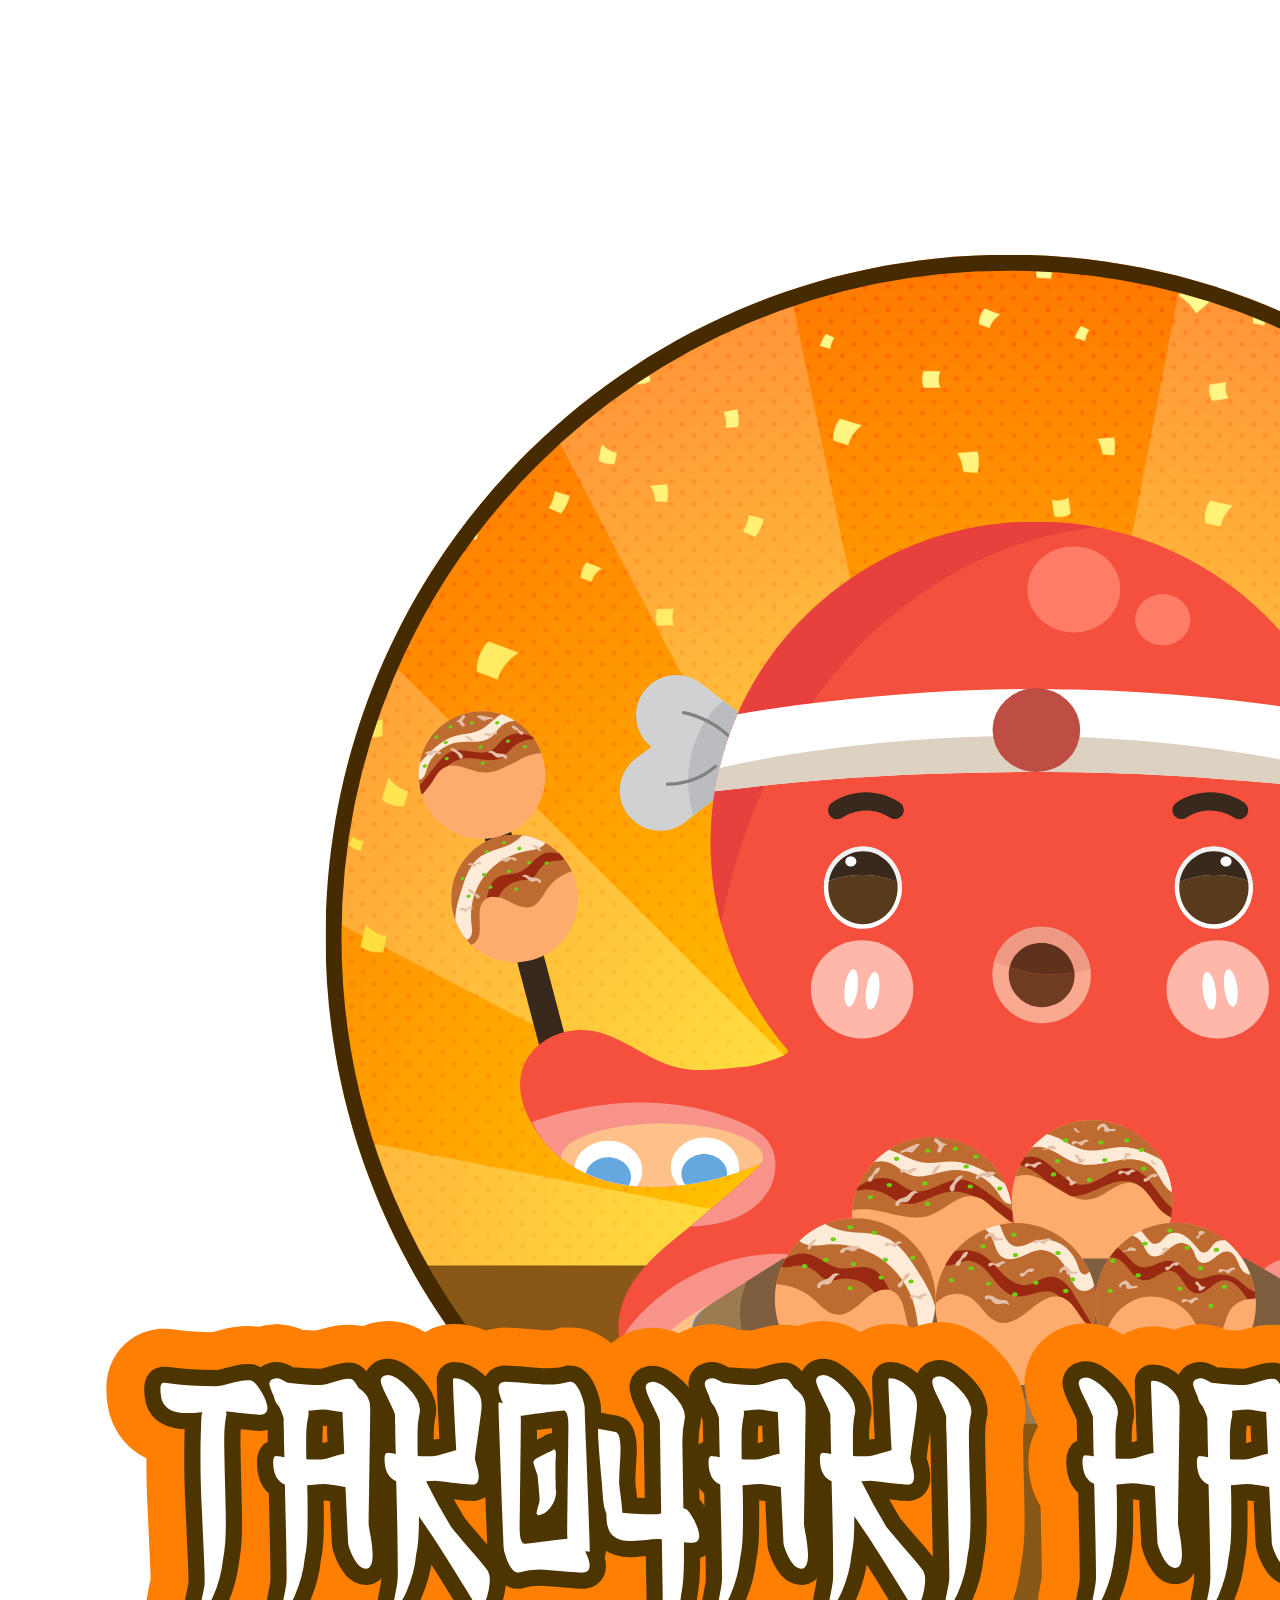
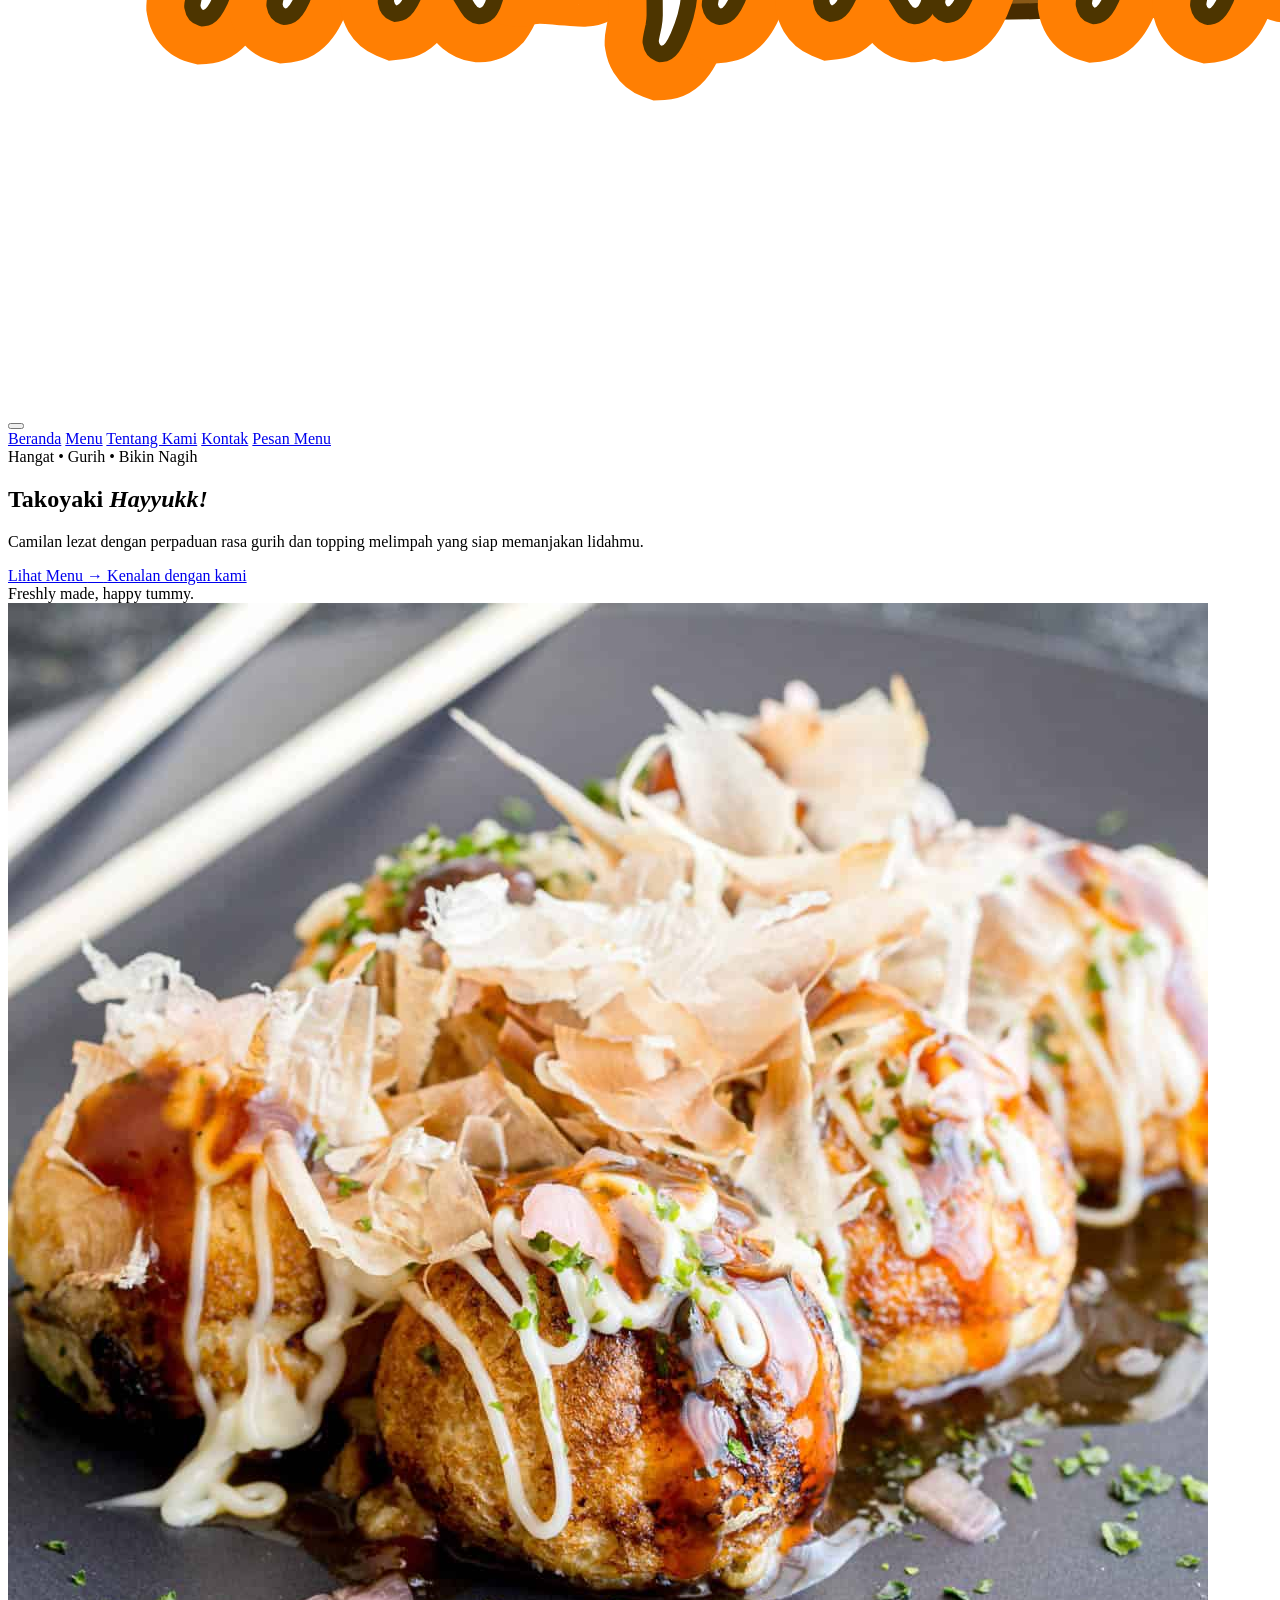
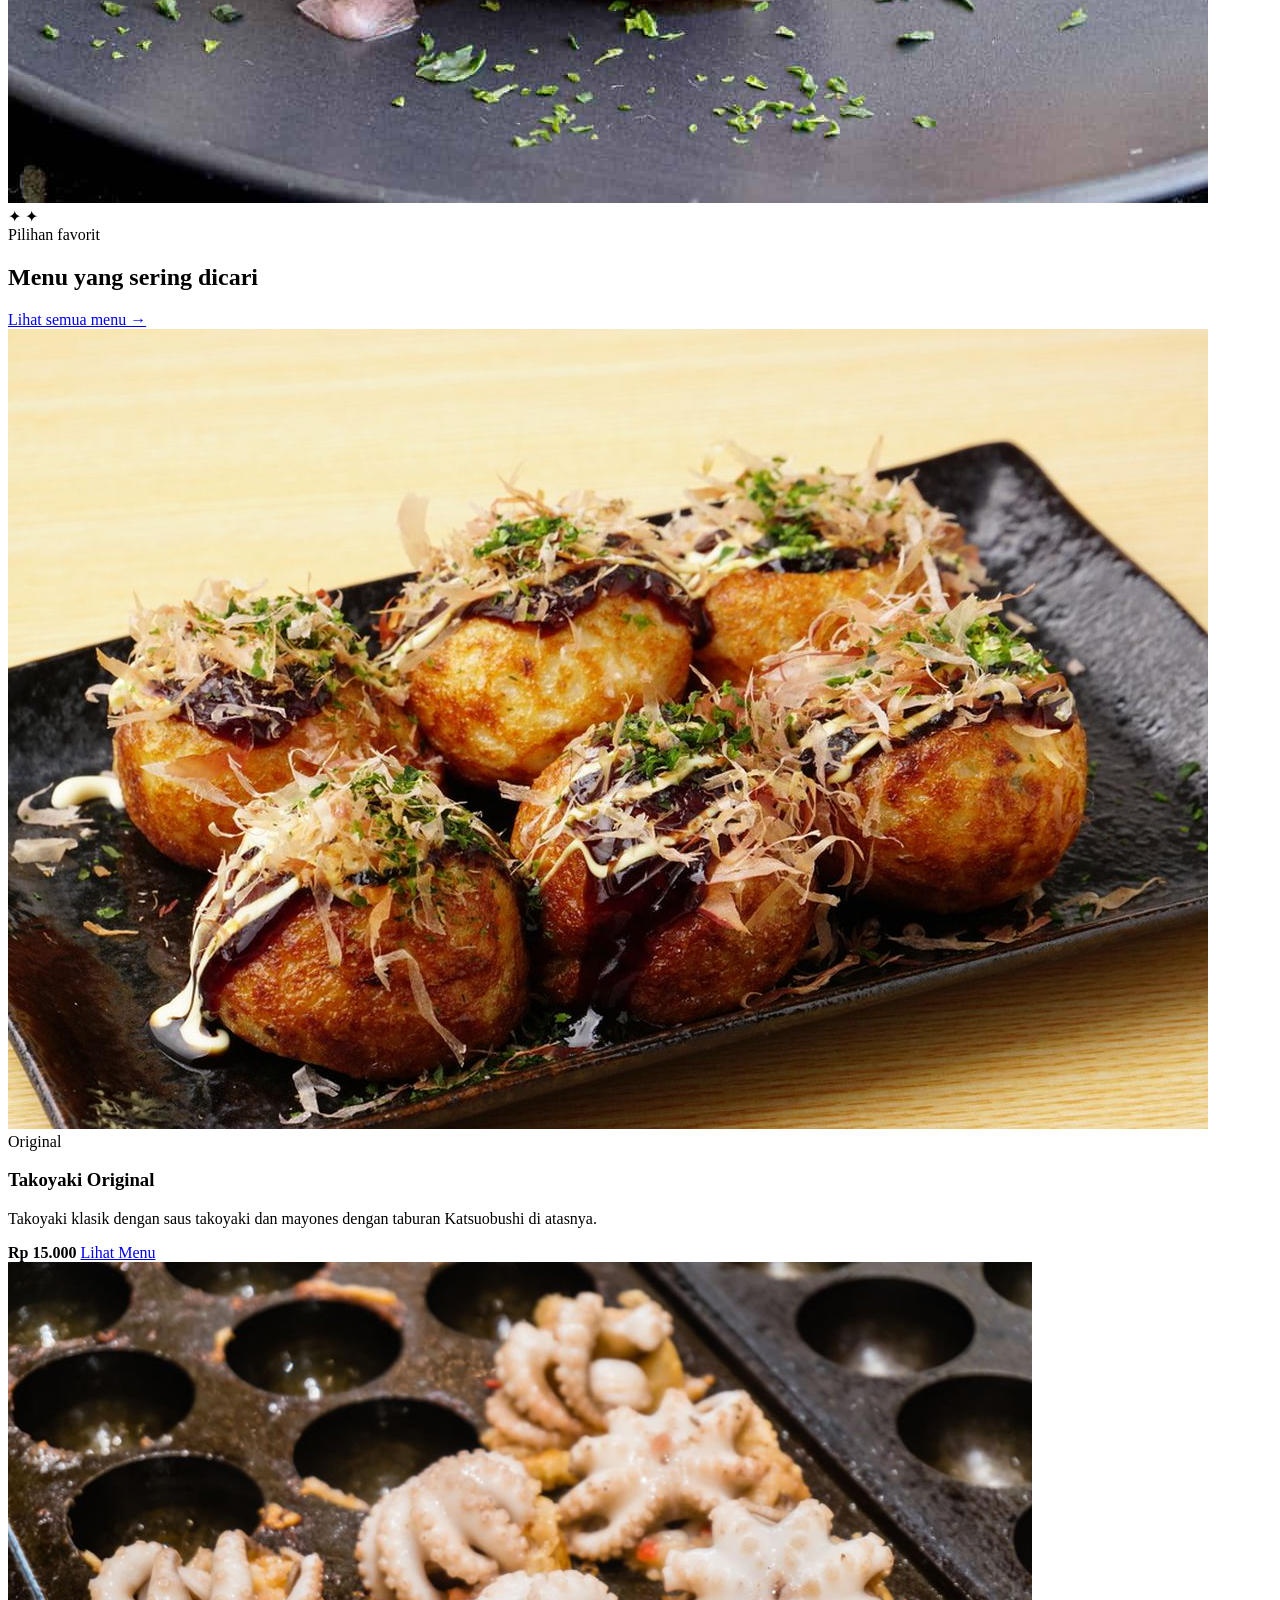
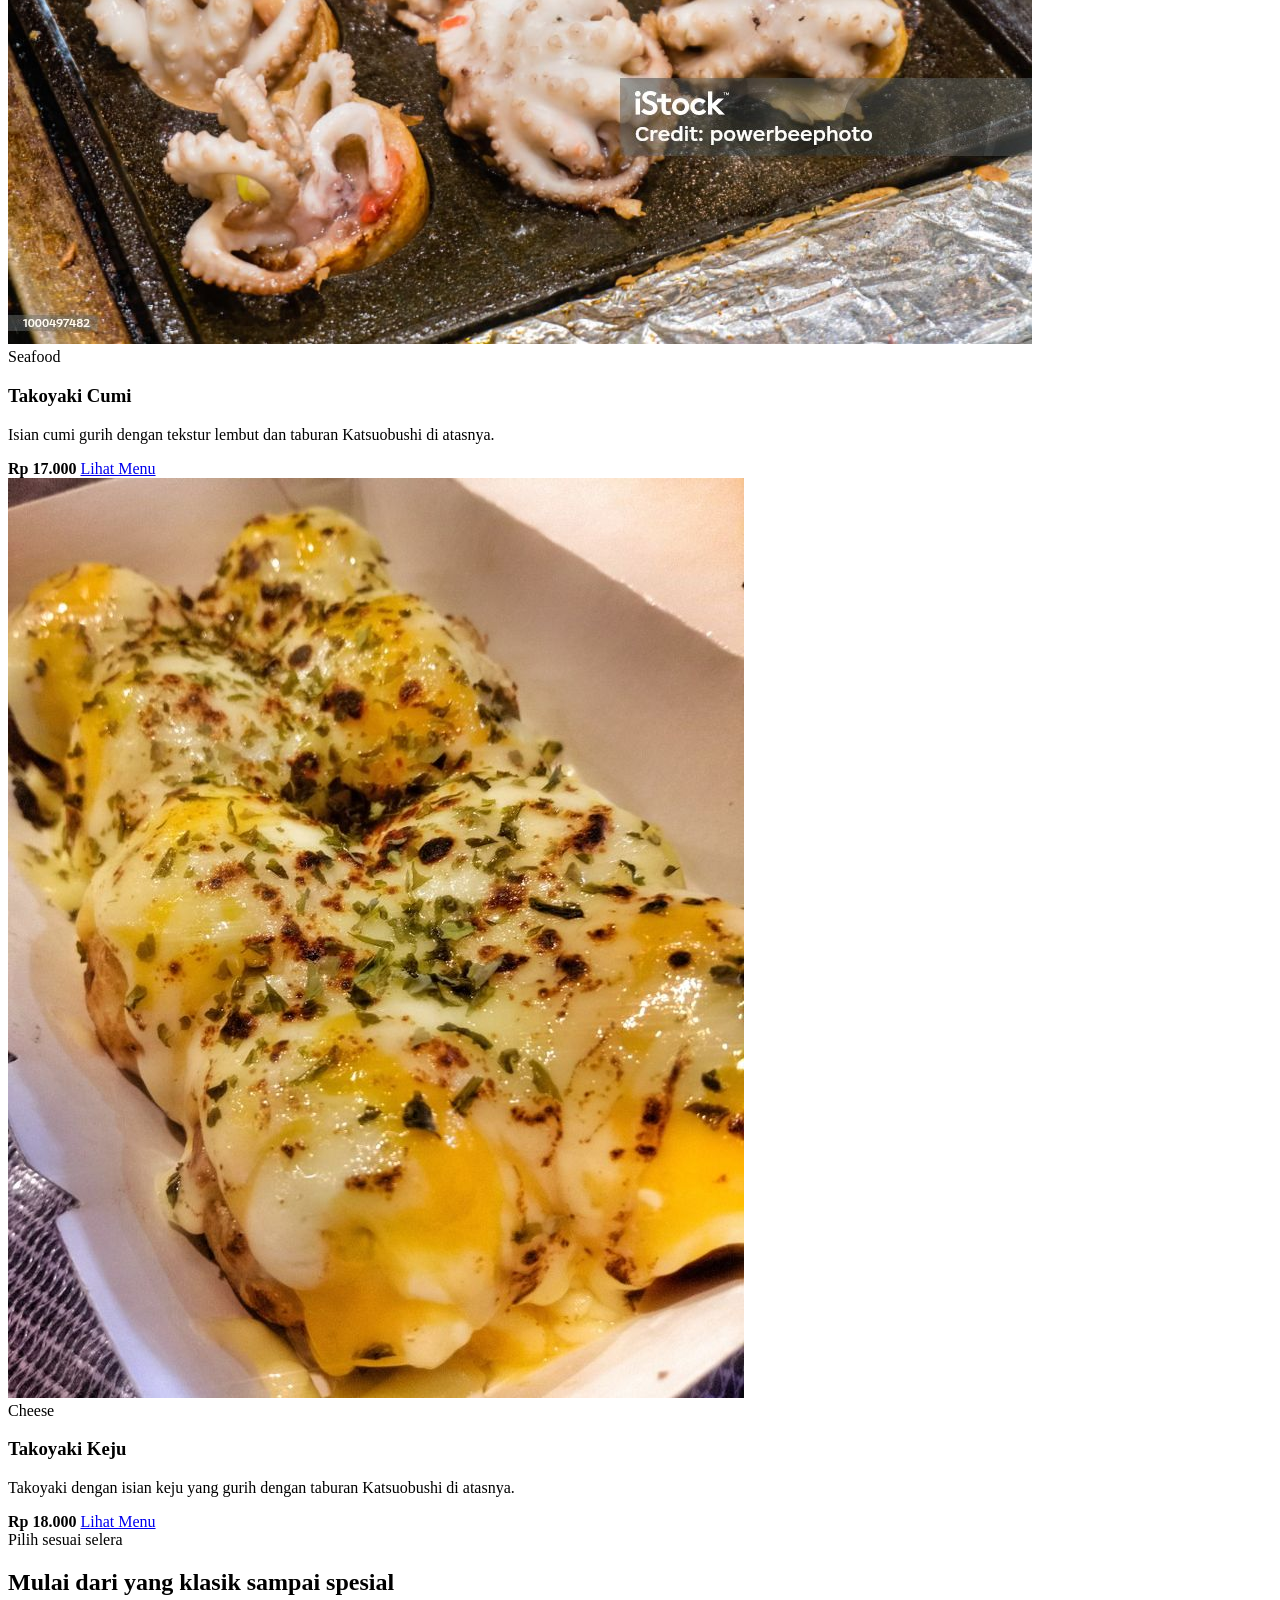
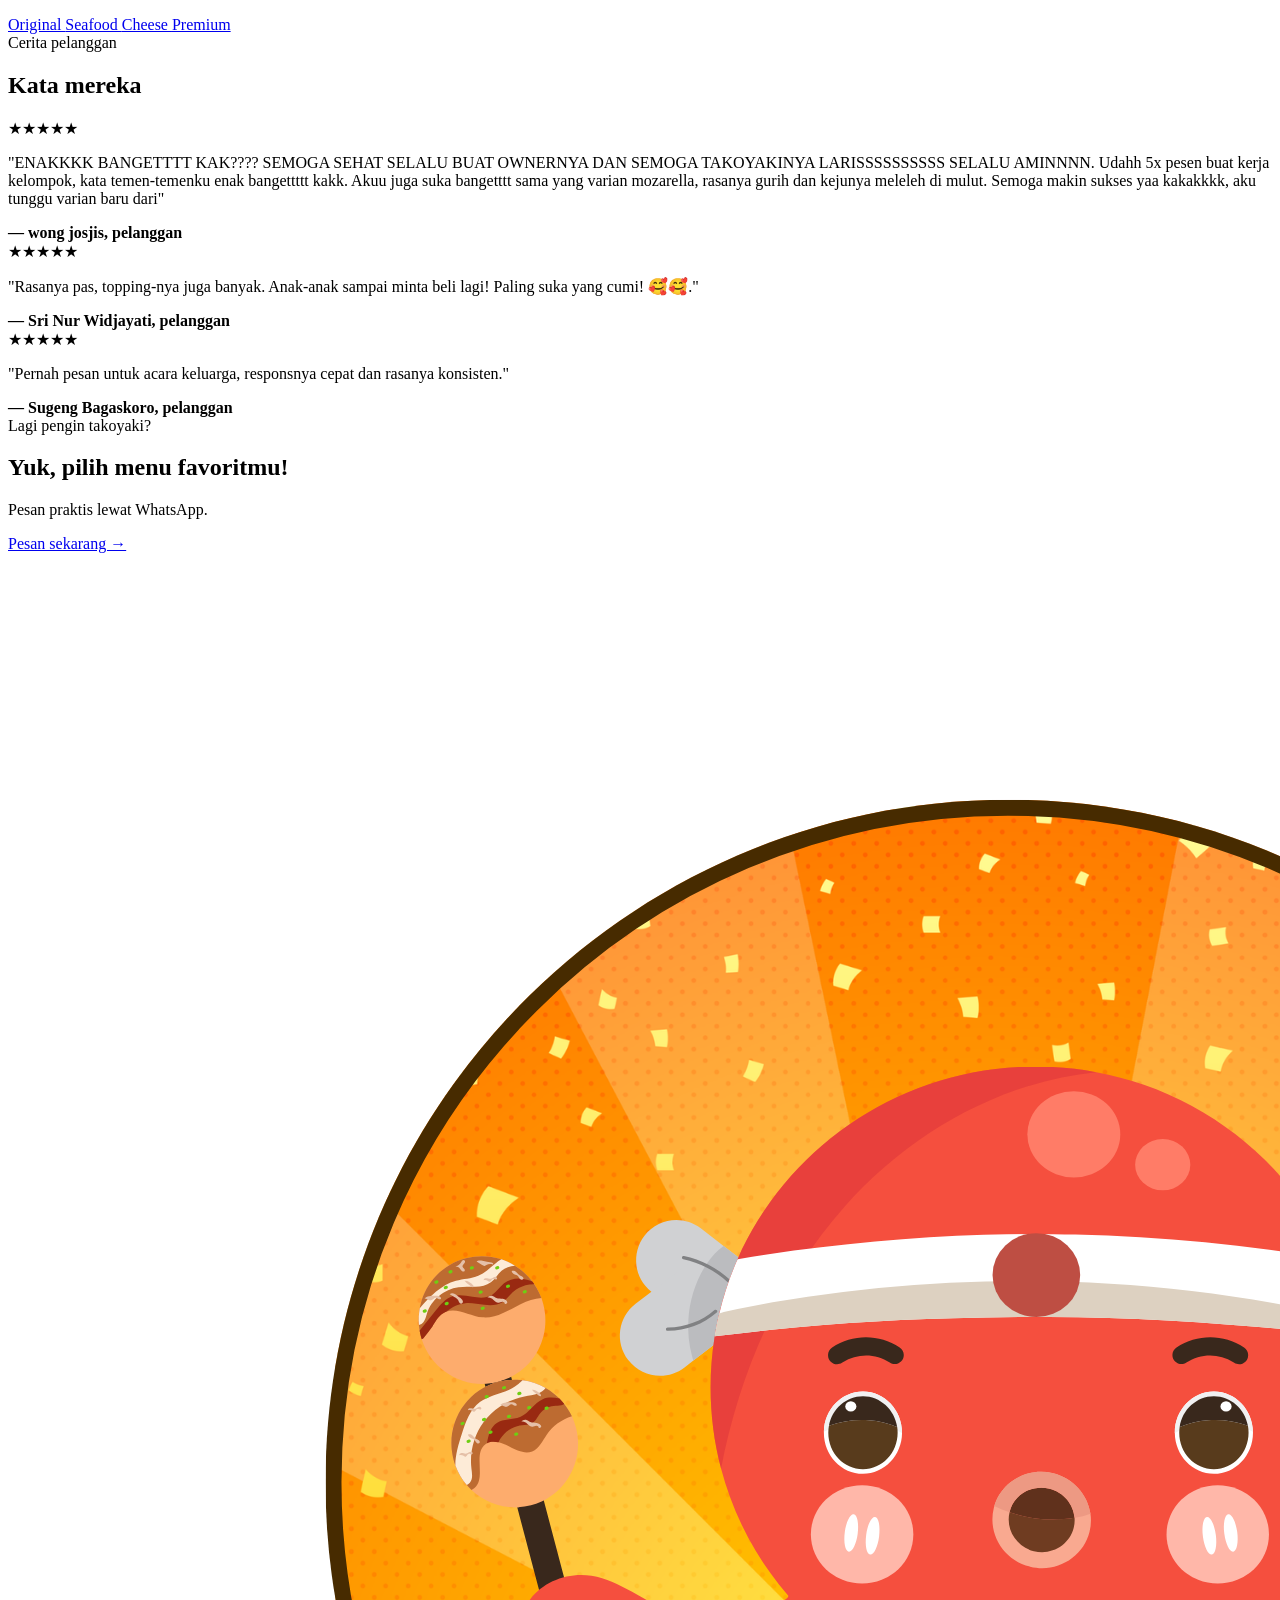
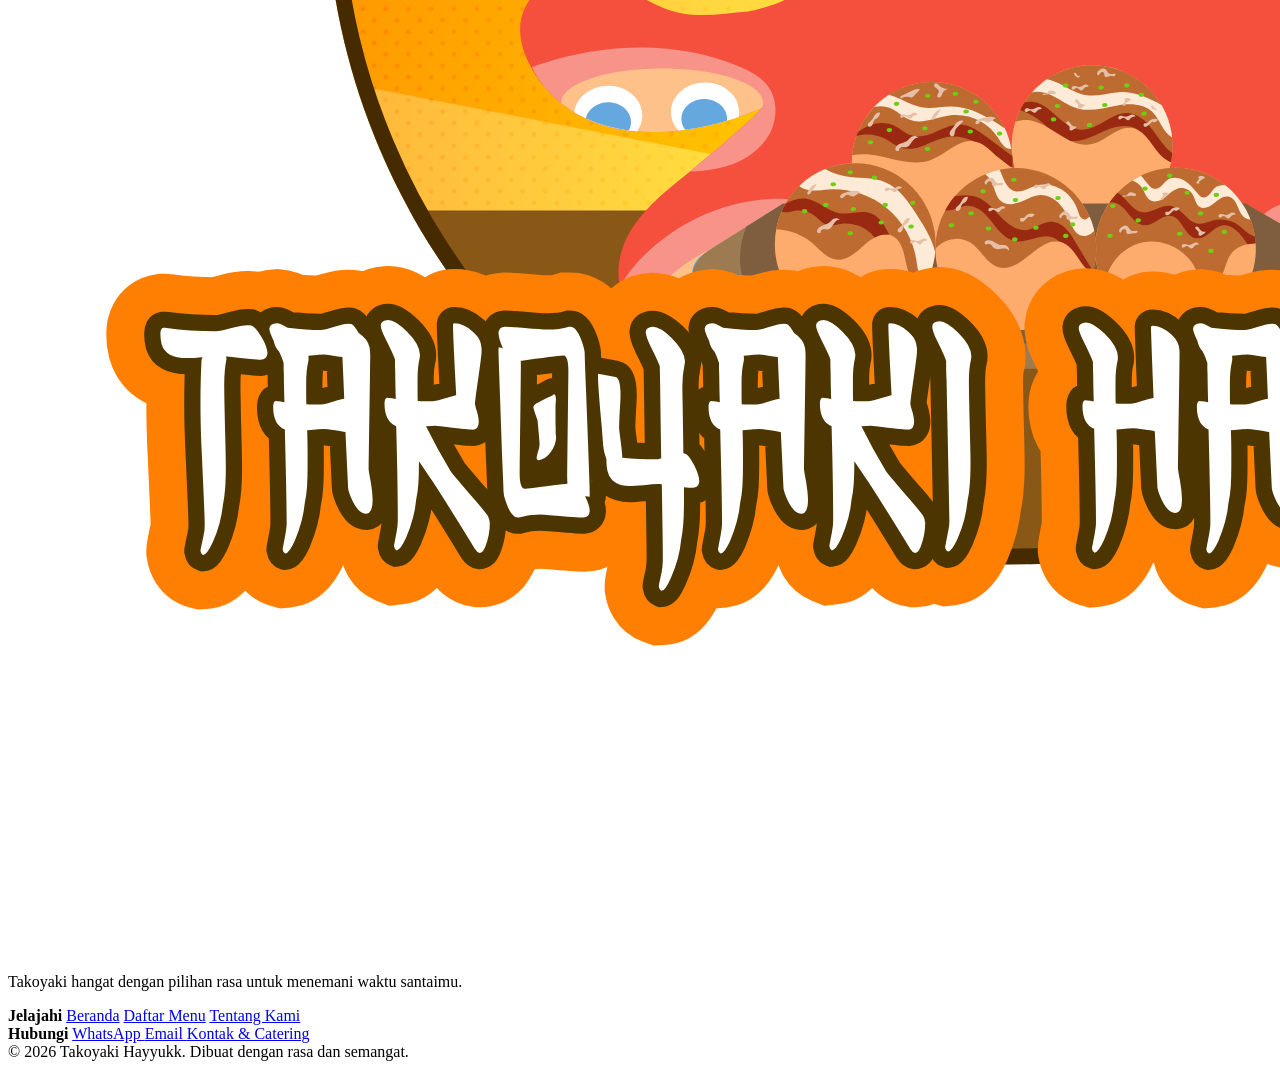
==== index.html @ 3043e99b "Add files via upload" ====
<!DOCTYPE html>
<html lang="id">

<head>
    <meta charset="UTF-8">
    <meta name="viewport" content="width=device-width, initial-scale=1.0">

    <meta name="description" content="Takoyaki Hayyukk - Takoyaki hangat dengan banyak pilihan rasa.">

    <title>Takoyaki Hayyukk | Beranda</title>

    <script src="assets/jquery_3.6.4/jquery3.6.4/jquery-3.6.4.js"></script>

    <link rel="stylesheet" href="assets/bootstrap_v4.6.2/bootstrap-4.6.2-dist/css/bootstrap.css">

    <script src="assets/bootstrap_v4.6.2/bootstrap-4.6.2-dist/js/bootstrap.bundle.js"></script>

    <link rel="stylesheet" href="assets/css/style.css">

</head>

<body>

    <!-- HEADER / NAVBAR -->
    <header class="site-header">

        <div class="wrap nav-wrap">

            <!-- Logo -->
            <a href="index.html" class="brand">
                <img src="logo takoyaki.png" alt="Logo Takoyaki Hayyukk">
            </a>

            <!-- Tombol Menu Mobile -->
            <button
                class="menu-toggle"
                id="menu-toggle"
                aria-label="Buka navigasi"
                aria-expanded="false">
            </button>

            <!-- Navigasi -->
            <nav class="nav-links" id="nav-links">

                <a href="index.html">Beranda</a>
                <a href="katalog.html">Menu</a>
                <a href="tentang.html">Tentang Kami</a>
                <a href="kontak.html">Kontak</a>

                <a href="katalog.html" class="nav-cta">
                    Pesan Menu
                </a>

            </nav>

        </div>

    </header>


    <!-- KONTEN UTAMA -->
    <main>

        <!-- HERO SECTION -->
        <section class="hero wrap">

            <div class="hero-copy">

                <span class="eyebrow">
                    Hangat &bull; Gurih &bull; Bikin Nagih
                </span>

                <h1>
                    Takoyaki
                    <em>Hayyukk!</em>
                </h1>

                <p>
                    Camilan lezat dengan perpaduan rasa gurih dan
                    topping melimpah yang siap memanjakan lidahmu.
                </p>

                <!-- Tombol Hero -->
                <div class="hero-actions">

                    <a href="katalog.html" class="btn">
                        Lihat Menu
                        <span>&rarr;</span>
                    </a>

                    <a href="tentang.html" class="text-link">
                        Kenalan dengan kami
                    </a>

                </div>

                <div class="mini-note">
                    Freshly made, happy tummy.
                </div>

            </div>


            <!-- Gambar Hero -->
            <div class="hero-photo">

                <img
                    src="gambar takoyaki beranda.jpg"
                    alt="Takoyaki dengan saus dan topping">

            </div>


            <!-- Dekorasi -->
            <span class="spark spark-one">✦</span>
            <span class="spark spark-two">✦</span>

        </section>


        <!-- PRODUK FAVORIT -->
        <section class="section wrap">

            <div class="section-heading">

                <div>
                    <span class="eyebrow">Pilihan favorit</span>
                    <h2>Menu yang sering dicari</h2>
                </div>

                <a href="katalog.html" class="text-link">
                    Lihat semua menu &rarr;
                </a>

            </div>


            <!-- DAFTAR PRODUK -->
            <div class="product-grid featured" id="featured-products">


                <!-- PRODUK 1 -->
                <article class="product-card">

                    <a href="detail.html?id=original">
                        <img src="takoyaki original.jpg" alt="Takoyaki Original">
                    </a>

                    <div class="product-card-body">

                        <span class="product-label">Original</span>

                        <h3>Takoyaki Original</h3>

                        <p>
                            Takoyaki klasik dengan saus takoyaki dan
                            mayones dengan taburan Katsuobushi di atasnya.
                        </p>

                        <strong>Rp 15.000</strong>

                        <a href="detail.html?id=original" class="small-btn">
                            Lihat Menu
                        </a>

                    </div>

                </article>


                <!-- PRODUK 2 -->
                <article class="product-card">

                    <a href="detail.html?id=cumi">
                        <img src="takoyaki cumi.jpg" alt="Takoyaki Cumi">
                    </a>

                    <div class="product-card-body">

                        <span class="product-label">Seafood</span>

                        <h3>Takoyaki Cumi</h3>

                        <p>
                            Isian cumi gurih dengan tekstur lembut dan
                            taburan Katsuobushi di atasnya.
                        </p>

                        <strong>Rp 17.000</strong>

                        <a href="detail.html?id=cumi" class="small-btn">
                            Lihat Menu
                        </a>

                    </div>

                </article>


                <!-- PRODUK 3 -->
                <article class="product-card">

                    <a href="detail.html?id=keju">
                        <img src="takoyaki keju.jpeg" alt="Takoyaki Keju">
                    </a>

                    <div class="product-card-body">

                        <span class="product-label">Cheese</span>

                        <h3>Takoyaki Keju</h3>

                        <p>
                            Takoyaki dengan isian keju yang gurih
                            dengan taburan Katsuobushi di atasnya.
                        </p>

                        <strong>Rp 18.000</strong>

                        <a href="detail.html?id=keju" class="small-btn">
                            Lihat Menu
                        </a>

                    </div>

                </article>

            </div>

        </section>


        <!-- KATEGORI PRODUK -->
        <section class="section categories-band">

            <div class="wrap">

                <span class="eyebrow">
                    Pilih sesuai selera
                </span>

                <h2>
                    Mulai dari yang klasik sampai spesial
                </h2>

                <!-- PILIHAN KATEGORI -->
                <div class="category-chips">

                    <a href="katalog.html?category=Original">
                        Original
                    </a>

                    <a href="katalog.html?category=Seafood">
                        Seafood
                    </a>

                    <a href="katalog.html?category=Cheese">
                        Cheese
                    </a>

                    <a href="katalog.html?category=Premium">
                        Premium
                    </a>

                </div>

            </div>

        </section>


        <!-- TESTIMONI PELANGGAN -->
        <section class="section wrap">

            <div class="section-heading">

                <div>
                    <span class="eyebrow">Cerita pelanggan</span>
                    <h2>Kata mereka</h2>
                </div>

            </div>


            <div class="testimonial-grid">


                <!-- TESTIMONI 1 -->
                <article class="quote-card">

                    <div class="stars">
                        &starf;&starf;&starf;&starf;&starf;
                    </div>

                    <p>
                        "ENAKKKK BANGETTTT KAK???? SEMOGA SEHAT SELALU
                        BUAT OWNERNYA DAN SEMOGA TAKOYAKINYA LARISSSSSSSSSS
                        SELALU AMINNNN. Udahh 5x pesen buat kerja kelompok,
                        kata temen-temenku enak bangettttt kakk.
                        Akuu juga suka bangetttt sama yang varian mozarella,
                        rasanya gurih dan kejunya meleleh di mulut.
                        Semoga makin sukses yaa kakakkkk, aku tunggu varian baru dari"
                    </p>

                    <b>— wong josjis, pelanggan</b>

                </article>


                <!-- TESTIMONI 2 -->
                <article class="quote-card">

                    <div class="stars">
                        &starf;&starf;&starf;&starf;&starf;
                    </div>

                    <p>
                        "Rasanya pas, topping-nya juga banyak.
                        Anak-anak sampai minta beli lagi!
                        Paling suka yang cumi! 🥰🥰."
                    </p>

                    <b>— Sri Nur Widjayati, pelanggan</b>

                </article>


                <!-- TESTIMONI 3 -->
                <article class="quote-card">

                    <div class="stars">
                        &starf;&starf;&starf;&starf;&starf;
                    </div>

                    <p>
                        "Pernah pesan untuk acara keluarga, responsnya
                        cepat dan rasanya konsisten."
                    </p>

                    <b>— Sugeng Bagaskoro, pelanggan</b>

                </article>

            </div>

        </section>


        <!-- CALL TO ACTION -->
        <section class="cta-strip wrap">

            <div>

                <span class="eyebrow">
                    Lagi pengin takoyaki?
                </span>

                <h2>
                    Yuk, pilih menu favoritmu!
                </h2>

                <p>
                    Pesan praktis lewat WhatsApp.
                </p>

            </div>

            <a href="katalog.html" class="btn btn-light">
                Pesan sekarang &rarr;
            </a>

        </section>

    </main>


    <!-- FOOTER -->
    <footer class="site-footer">

        <div class="wrap">

            <div class="footer-main">


                <!-- INFORMASI TOKO -->
                <div class="footer-brand">

                    <a href="index.html">
                        <img src="logo takoyaki.png" alt="Logo Takoyaki Hayyukk">
                    </a>

                    <p>
                        Takoyaki hangat dengan pilihan rasa untuk
                        menemani waktu santaimu.
                    </p>

                </div>


                <!-- LINK FOOTER -->
                <div class="footer-links">


                    <!-- NAVIGASI -->
                    <div>

                        <b>Jelajahi</b>

                        <a href="index.html">Beranda</a>
                        <a href="katalog.html">Daftar Menu</a>
                        <a href="tentang.html">Tentang Kami</a>

                    </div>


                    <!-- KONTAK -->
                    <div>

                        <b>Hubungi</b>

                        <a href="https://wa.me/628812466667" target="_blank">
                            WhatsApp
                        </a>

                        <a href="mailto:takoyakihayyukk@gmail.com">
                            Email
                        </a>

                        <a href="kontak.html">
                            Kontak &amp; Catering
                        </a>

                    </div>

                </div>

            </div>


            <!-- COPYRIGHT -->
            <div class="copyright">

                &copy; 2026 Takoyaki Hayyukk.
                Dibuat dengan rasa dan semangat.

            </div>

        </div>

    </footer>


    <!-- JAVASCRIPT UTAMA WEBSITE -->
    <script src="assets/js/script.js"></script>

</body>

</html>
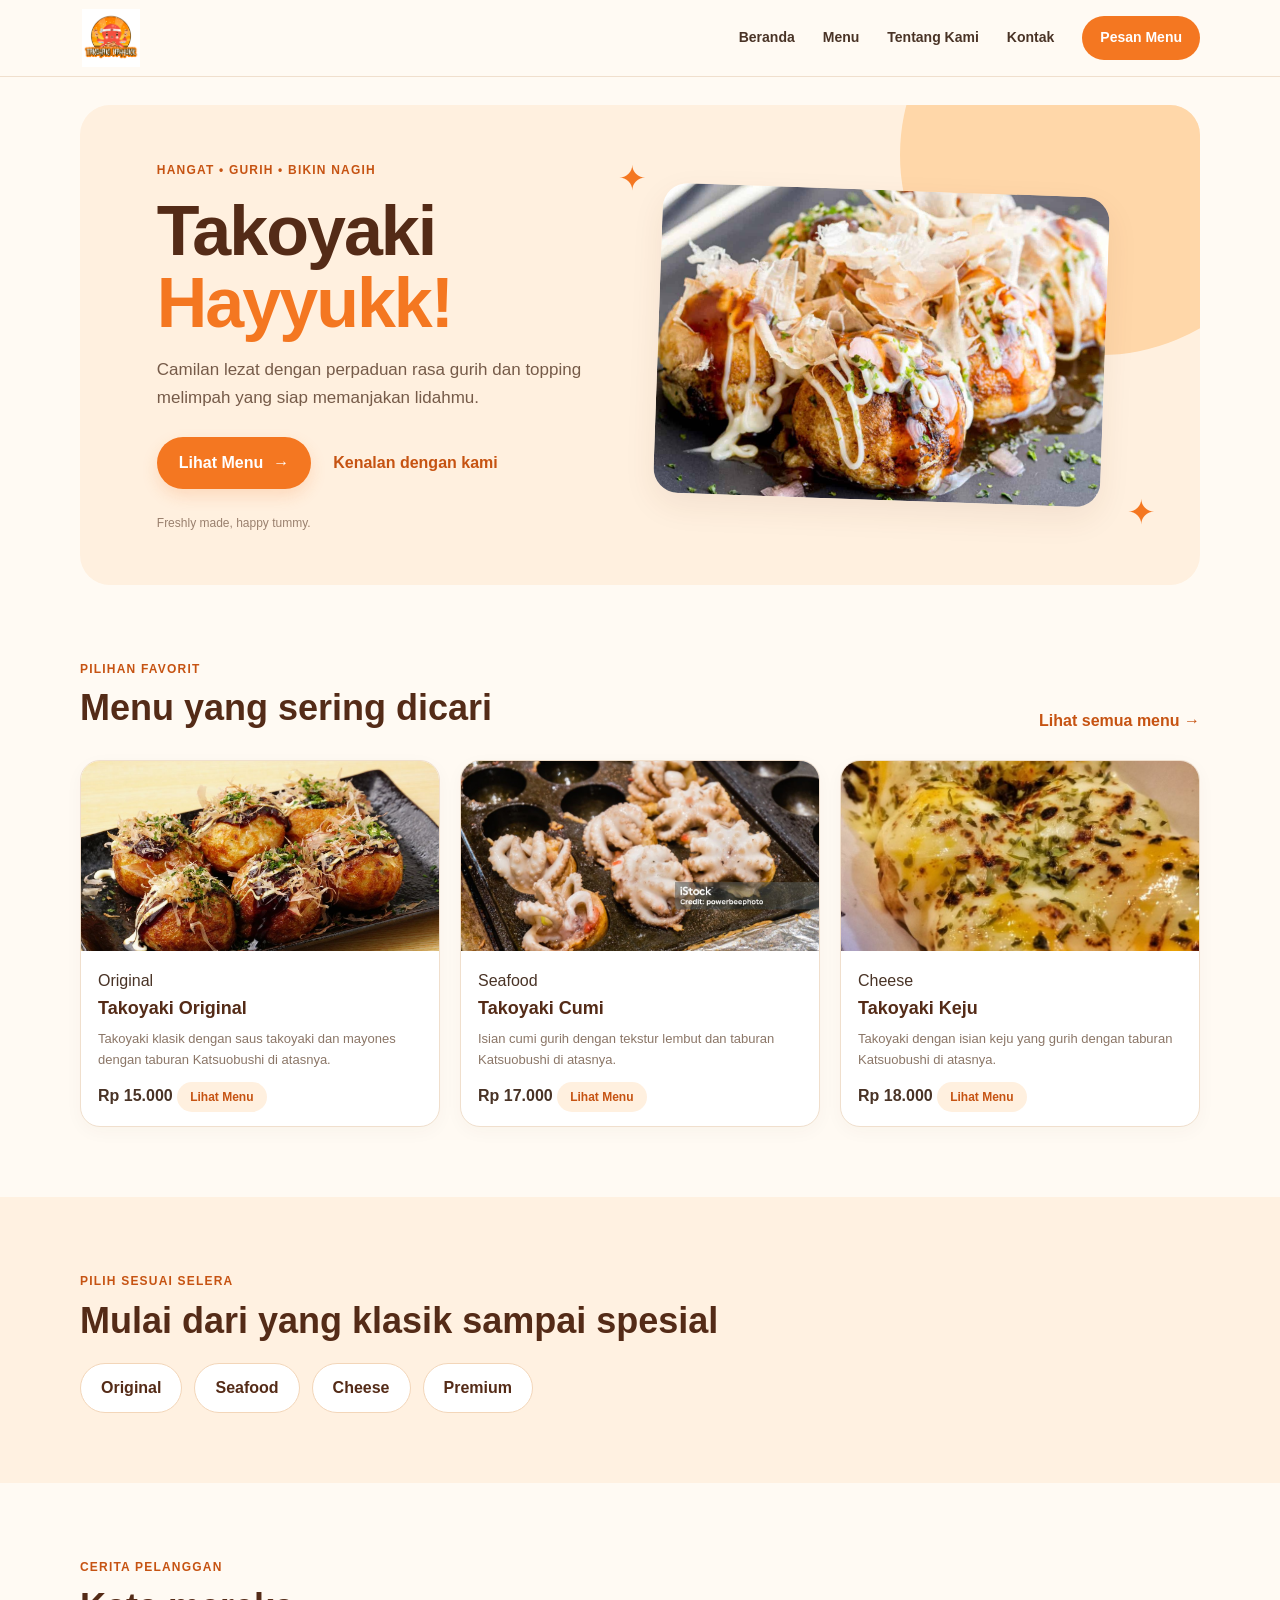
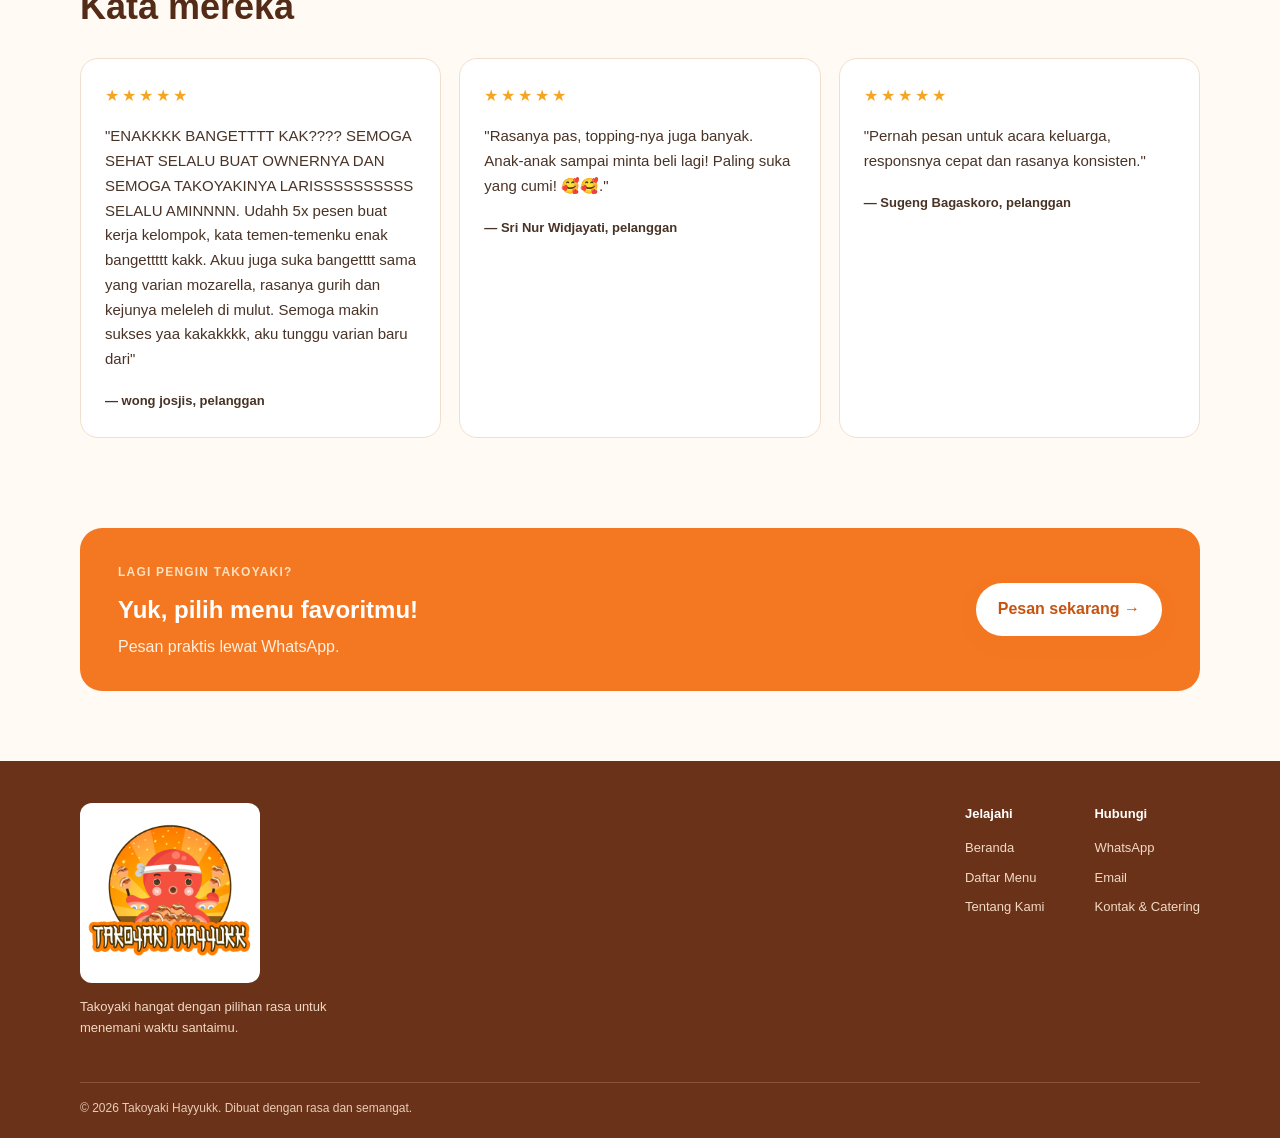
==== commit e5ea4a67: "update index.html terbaru" ====
--- a/index.html
+++ b/index.html
@@ -9,13 +9,7 @@
 
     <title>Takoyaki Hayyukk | Beranda</title>
 
-    <script src="assets/jquery_3.6.4/jquery3.6.4/jquery-3.6.4.js"></script>
-
-    <link rel="stylesheet" href="assets/bootstrap_v4.6.2/bootstrap-4.6.2-dist/css/bootstrap.css">
-
-    <script src="assets/bootstrap_v4.6.2/bootstrap-4.6.2-dist/js/bootstrap.bundle.js"></script>
-
-    <link rel="stylesheet" href="assets/css/style.css">
+    <link rel="stylesheet" href="style.css">
 
 </head>
 
@@ -451,7 +445,7 @@
 
 
     <!-- JAVASCRIPT UTAMA WEBSITE -->
-    <script src="assets/js/script.js"></script>
+    <script src="script.js"></script>
 
 </body>
 
--- a/style.css
+++ b/style.css
@@ -0,0 +1,1107 @@
+:root {
+    --orange: #f47721;
+    --orange-dark: #c65312;
+    --orange-soft: #fff0df;
+
+    --cream: #fffaf3;
+    --cream2: #fff4e7;
+
+    --brown: #542b17;
+    --text: #493326;
+    --muted: #8b7667;
+
+    --line: #f0dfcd;
+    --white: #fff;
+
+    --shadow: 0 12px 32px rgba(105, 57, 22, .08);
+}
+
+* {
+    box-sizing: border-box;
+}
+
+html {
+    scroll-behavior: smooth;
+}
+
+body {
+    margin: 0;
+    background: var(--cream);
+    color: var(--text);
+    font-family: 'Trebuchet MS', Arial, sans-serif;
+    line-height: 1.65;
+}
+
+img {
+    max-width: 100%;
+    display: block;
+}
+
+a {
+    color: inherit;
+    text-decoration: none;
+}
+
+button,
+input,
+select,
+textarea {
+    font: inherit;
+}
+
+.wrap {
+    width: min(1120px, calc(100% - 40px));
+    margin-inline: auto;
+}
+
+.site-header {
+    position: sticky;
+    top: 0;
+    z-index: 20;
+    background: rgba(255, 250, 243, .96);
+    border-bottom: 1px solid var(--line);
+    backdrop-filter: blur(12px);
+}
+
+.nav-wrap {
+    height: 76px;
+    display: flex;
+    align-items: center;
+    justify-content: space-between;
+    gap: 24px;
+}
+
+/* LOGO NAVBAR */
+.brand {
+    display: flex;
+    align-items: center;
+    flex-shrink: 0;
+    line-height: 0;
+}
+
+.brand img {
+    width: 62px;
+    height: auto;
+    max-height: 58px;
+    object-fit: contain;
+    flex-shrink: 0;
+}
+
+/* NAVIGATION */
+.nav-links {
+    display: flex;
+    align-items: center;
+    gap: 28px;
+    font-weight: 800;
+    font-size: 14px;
+}
+
+.nav-links a {
+    padding: 9px 0;
+    transition: .2s;
+}
+
+.nav-links a:hover,
+.nav-links a.active {
+    color: var(--orange);
+}
+
+.nav-cta {
+    background: var(--orange);
+    color: white;
+    padding: 10px 18px !important;
+    border-radius: 999px;
+}
+
+/* MENU BUTTON */
+.menu-toggle {
+    display: none;
+    border: 0;
+    background: var(--orange-soft);
+    color: var(--brown);
+    border-radius: 10px;
+    padding: 9px 12px;
+    font-size: 22px;
+    cursor: pointer;
+}
+
+.hero {
+    position: relative;
+    display: grid;
+    grid-template-columns: 1fr 1fr;
+    align-items: center;
+    min-height: 480px;
+    margin-top: 28px;
+    padding: 48px 6%;
+    border-radius: 30px;
+    overflow: hidden;
+    background: var(--orange-soft);
+}
+
+.hero:before {
+    content: "";
+    position: absolute;
+    width: 400px;
+    height: 400px;
+    border-radius: 50%;
+    background: #ffd7a9;
+    right: -100px;
+    top: -150px;
+}
+
+.hero-copy,
+.hero-photo {
+    position: relative;
+    z-index: 1;
+}
+
+.eyebrow {
+    display: inline-block;
+    color: var(--orange-dark);
+    font-size: 12px;
+    font-weight: 900;
+    letter-spacing: 1.2px;
+    text-transform: uppercase;
+}
+
+.hero h1 {
+    font-size: clamp(42px, 6vw, 70px);
+    line-height: 1.02;
+    margin: 14px 0;
+    color: var(--brown);
+    letter-spacing: -2px;
+}
+
+.hero h1 em {
+    display: block;
+    color: var(--orange);
+    font-style: normal;
+}
+
+.hero-copy p {
+    max-width: 440px;
+    color: #765b49;
+    font-size: 17px;
+}
+
+.hero-actions {
+    display: flex;
+    align-items: center;
+    gap: 22px;
+    margin-top: 25px;
+}
+
+.mini-note {
+    font-size: 12px;
+    color: #9a806e;
+    margin-top: 25px;
+}
+
+.hero-photo {
+    padding: 18px;
+}
+
+.hero-photo img {
+    width: 100%;
+    height: 310px;
+    object-fit: cover;
+    border-radius: 25px;
+    transform: rotate(2deg);
+    box-shadow: var(--shadow);
+}
+
+.spark {
+    position: absolute;
+    color: var(--orange);
+    font-size: 34px;
+}
+
+.spark-one {
+    top: 45px;
+    left: 48%;
+}
+
+.spark-two {
+    bottom: 45px;
+    right: 4%;
+}
+
+.btn {
+    display: inline-flex;
+    align-items: center;
+    justify-content: center;
+    gap: 10px;
+    border: 0;
+    background: var(--orange);
+    color: white;
+    padding: 13px 22px;
+    border-radius: 999px;
+    font-weight: 900;
+    cursor: pointer;
+    box-shadow: 0 7px 16px rgba(244, 119, 33, .18);
+    transition: .2s;
+}
+
+.btn:hover {
+    background: var(--orange-dark);
+    transform: translateY(-2px);
+}
+
+.btn-light {
+    background: white;
+    color: var(--orange-dark);
+}
+
+.btn-outline {
+    background: white;
+    color: var(--orange-dark);
+    border: 1px solid var(--orange);
+}
+
+.text-link {
+    color: var(--orange-dark);
+    font-weight: 900;
+}
+
+.section {
+    padding-block: 70px;
+}
+
+.section-heading {
+    display: flex;
+    justify-content: space-between;
+    align-items: end;
+    gap: 20px;
+    margin-bottom: 25px;
+}
+
+.section-heading h2,
+.section h2 {
+    font-size: clamp(26px, 3vw, 36px);
+    line-height: 1.15;
+    margin: 6px 0;
+    color: var(--brown);
+}
+
+.product-grid {
+    display: grid;
+    grid-template-columns: repeat(3, 1fr);
+    gap: 20px;
+}
+
+.product-card {
+    background: white;
+    border: 1px solid var(--line);
+    border-radius: 20px;
+    overflow: hidden;
+    transition: .25s;
+    box-shadow: 0 5px 18px rgba(80, 44, 22, .035);
+}
+
+.product-card:hover {
+    transform: translateY(-5px);
+    box-shadow: var(--shadow);
+}
+
+.product-card img {
+    width: 100%;
+    height: 190px;
+    object-fit: cover;
+    background: var(--cream2);
+}
+
+.product-card-body {
+    padding: 17px;
+}
+
+.product-card h3 {
+    margin: 0 0 4px;
+    color: var(--brown);
+    font-size: 18px;
+}
+
+.product-card p {
+    margin: 0 0 12px;
+    color: var(--muted);
+    font-size: 13px;
+    min-height: 42px;
+}
+
+.price {
+    color: var(--orange-dark);
+    font-weight: 900;
+    font-size: 18px;
+}
+
+.card-bottom {
+    display: flex;
+    justify-content: space-between;
+    align-items: center;
+    gap: 8px;
+    margin-top: 12px;
+}
+
+.small-btn {
+    background: var(--orange-soft);
+    color: var(--orange-dark);
+    padding: 8px 13px;
+    border-radius: 999px;
+    font-size: 12px;
+    font-weight: 900;
+}
+
+.badge {
+    font-size: 10px;
+    color: var(--orange-dark);
+    background: #fff0df;
+    padding: 5px 9px;
+    border-radius: 999px;
+    font-weight: 900;
+}
+
+.categories-band {
+    background: #fff1e1;
+}
+
+.categories-band h2 {
+    margin-bottom: 22px;
+}
+
+.category-chips {
+    display: flex;
+    gap: 12px;
+    flex-wrap: wrap;
+}
+
+.category-chips a {
+    background: white;
+    border: 1px solid #f3d6b9;
+    padding: 11px 20px;
+    border-radius: 999px;
+    font-weight: 900;
+    color: var(--brown);
+}
+
+.category-chips a:hover {
+    background: var(--orange);
+    color: white;
+}
+
+.testimonial-grid,
+.values-grid {
+    display: grid;
+    grid-template-columns: repeat(3, 1fr);
+    gap: 18px;
+}
+
+.quote-card,
+.value-card {
+    padding: 24px;
+    border: 1px solid var(--line);
+    background: white;
+    border-radius: 18px;
+}
+
+.quote-card p {
+    font-size: 15px;
+}
+
+.quote-card b {
+    font-size: 13px;
+}
+
+.stars {
+    color: #f4a623;
+    letter-spacing: 3px;
+}
+
+.cta-strip {
+    margin: 20px auto 70px;
+    padding: 30px 38px;
+    border-radius: 22px;
+    background: var(--orange);
+    color: white;
+    display: flex;
+    align-items: center;
+    justify-content: space-between;
+    gap: 20px;
+}
+
+.cta-strip h2 {
+    margin: 5px 0;
+    color: white;
+}
+
+.cta-strip p {
+    margin: 0;
+    color: #fff0df;
+}
+
+.cta-strip .eyebrow {
+    color: #ffe0bd;
+}
+
+.site-footer {
+    background: #6a3218;
+    color: #fff4e7;
+    padding: 42px 0 20px;
+}
+
+.footer-main {
+    display: flex;
+    justify-content: space-between;
+    gap: 40px;
+    align-items: start;
+}
+
+.footer-brand img {
+    width: 180px;
+    background: white;
+    border-radius: 12px;
+}
+
+.footer-brand p {
+    max-width: 260px;
+    font-size: 13px;
+    color: #f2d9c4;
+}
+
+.footer-links {
+    display: flex;
+    gap: 50px;
+}
+
+.footer-links div {
+    display: grid;
+    gap: 8px;
+    font-size: 13px;
+}
+
+.footer-links b {
+    color: white;
+    margin-bottom: 5px;
+}
+
+.footer-links a {
+    color: #f2d9c4;
+}
+
+.copyright {
+    border-top: 1px solid #88543a;
+    margin-top: 30px;
+    padding-top: 16px;
+    font-size: 12px;
+    color: #eacbb5;
+}
+
+.page-main {
+    padding-top: 34px;
+}
+
+.page-banner {
+    padding: 35px 42px;
+    background: var(--orange-soft);
+    border-radius: 24px;
+    margin-bottom: 30px;
+}
+
+.page-banner h1 {
+    font-size: clamp(30px, 4vw, 44px);
+    line-height: 1.15;
+    margin: 8px 0;
+    color: var(--brown);
+}
+
+.page-banner p {
+    margin: 0;
+    color: #80634e;
+}
+
+.catalog-tools {
+    display: grid;
+    grid-template-columns: 1fr 220px 220px;
+    gap: 12px;
+    margin: 25px 0 10px;
+}
+
+.search-box {
+    display: flex;
+    align-items: center;
+    gap: 10px;
+    border: 1px solid var(--line);
+    background: white;
+    border-radius: 12px;
+    padding: 0 14px;
+}
+
+.search-box span {
+    font-size: 24px;
+    color: var(--orange);
+}
+
+.search-box input {
+    border: 0;
+    outline: 0;
+    width: 100%;
+    padding: 13px 0;
+}
+
+.catalog-tools select,
+.contact-form input,
+.contact-form select,
+.contact-form textarea {
+    width: 100%;
+    padding: 13px;
+    border: 1px solid var(--line);
+    border-radius: 12px;
+    background: white;
+    color: var(--text);
+    outline-color: var(--orange);
+}
+
+.result-count {
+    font-size: 13px;
+    color: var(--muted);
+}
+
+.catalog-grid {
+    grid-template-columns: repeat(3, 1fr);
+    padding-bottom: 70px;
+}
+
+.catalog-grid .product-card img {
+    height: 210px;
+}
+
+.empty-state {
+    text-align: center;
+    padding: 50px;
+    color: var(--muted);
+}
+
+.hidden {
+    display: none !important;
+}
+
+.back-link {
+    display: inline-block;
+    margin: 10px 0 25px;
+    color: var(--orange-dark);
+    font-weight: 900;
+}
+
+.detail-layout {
+    display: grid;
+    grid-template-columns: 1fr 1fr;
+    gap: 50px;
+    align-items: start;
+    margin-bottom: 65px;
+}
+
+.detail-image {
+    background: var(--orange-soft);
+    padding: 18px;
+    border-radius: 24px;
+}
+
+.detail-image img {
+    width: 100%;
+    height: 420px;
+    object-fit: cover;
+    border-radius: 16px;
+}
+
+.detail-copy h1 {
+    font-size: 40px;
+    color: var(--brown);
+    line-height: 1.1;
+    margin: 8px 0;
+}
+
+.detail-price {
+    font-size: 27px;
+    color: var(--orange);
+    font-weight: 900;
+}
+
+.detail-copy > p {
+    color: #786253;
+}
+
+.spec-box,
+.payment-box {
+    padding: 16px 18px;
+    background: white;
+    border: 1px solid var(--line);
+    border-radius: 15px;
+    margin: 18px 0;
+}
+
+.spec-box h3,
+.payment-box h3 {
+    margin: 0 0 8px;
+    color: var(--brown);
+}
+
+.spec-box ul {
+    padding-left: 20px;
+    margin: 0;
+}
+
+.qty-label {
+    display: flex;
+    align-items: center;
+    gap: 15px;
+    font-weight: 900;
+}
+
+.qty-label input {
+    width: 80px;
+    padding: 9px;
+    border: 1px solid var(--line);
+    border-radius: 10px;
+}
+
+.payment-box label {
+    display: block;
+    margin: 8px 0;
+    font-size: 14px;
+}
+
+.order-actions {
+    display: flex;
+    gap: 10px;
+    flex-wrap: wrap;
+    margin: 20px 0;
+}
+
+.muted {
+    color: var(--muted);
+    font-size: 12px;
+}
+
+.story-layout {
+    display: grid;
+    grid-template-columns: .9fr 1.1fr;
+    gap: 45px;
+    align-items: center;
+    padding: 25px 0 45px;
+}
+
+.story-image {
+    background: var(--orange-soft);
+    padding: 16px;
+    border-radius: 25px;
+}
+
+.story-image img {
+    height: 340px;
+    width: 100%;
+    object-fit: cover;
+    border-radius: 16px;
+}
+
+.story-layout h2 {
+    font-size: 31px;
+    line-height: 1.2;
+    color: var(--brown);
+}
+
+.story-layout p {
+    color: #786253;
+}
+
+.value-card h3 {
+    margin: 8px 0;
+    color: var(--brown);
+}
+
+.value-card p {
+    font-size: 14px;
+    color: var(--muted);
+}
+
+.value-icon {
+    display: grid;
+    place-items: center;
+    width: 42px;
+    height: 42px;
+    border-radius: 50%;
+    background: var(--orange-soft);
+    color: var(--orange);
+    font-size: 22px;
+}
+
+.benefit-list {
+    display: grid;
+    gap: 12px;
+}
+
+.benefit-list > div {
+    display: flex;
+    align-items: center;
+    gap: 18px;
+    background: white;
+    border: 1px solid var(--line);
+    padding: 16px;
+    border-radius: 14px;
+}
+
+.benefit-list > div > b {
+    color: var(--orange);
+    font-size: 22px;
+}
+
+.benefit-list span {
+    display: grid;
+}
+
+.benefit-list small {
+    color: var(--muted);
+}
+
+.contact-layout {
+    display: grid;
+    grid-template-columns: 1fr 1fr;
+    gap: 30px;
+    margin: 35px 0;
+}
+
+.contact-info,
+.contact-form {
+    background: white;
+    border: 1px solid var(--line);
+    border-radius: 20px;
+    padding: 27px;
+}
+
+.contact-info h2,
+.contact-form h2 {
+    margin: 0;
+    color: var(--brown);
+}
+
+.contact-info > p,
+.contact-form > p {
+    color: var(--muted);
+    font-size: 14px;
+}
+
+.contact-row {
+    display: flex;
+    gap: 14px;
+    align-items: center;
+    padding: 14px 0;
+    border-bottom: 1px solid var(--line);
+}
+
+.contact-row > span {
+    width: 40px;
+    height: 40px;
+    border-radius: 12px;
+    background: var(--orange-soft);
+    display: grid;
+    place-items: center;
+    color: var(--orange);
+    font-size: 20px;
+}
+
+.contact-row div {
+    display: grid;
+}
+
+.contact-row small {
+    color: var(--muted);
+}
+
+.address-card {
+    background: var(--cream2);
+    padding: 16px;
+    border-radius: 14px;
+    margin-top: 20px;
+}
+
+.address-card p {
+    margin: 5px 0;
+}
+
+.address-card small {
+    color: var(--muted);
+}
+
+.contact-form label {
+    display: grid;
+    gap: 6px;
+    margin: 13px 0;
+    font-size: 13px;
+    font-weight: 900;
+}
+
+.contact-form textarea {
+    resize: vertical;
+}
+
+.contact-form button {
+    width: 100%;
+    margin: 8px 0;
+}
+
+.map-placeholder {
+    display: flex;
+    align-items: center;
+    gap: 18px;
+    padding: 22px;
+    background: #f8ead8;
+    border-radius: 18px;
+    margin: 25px 0 65px;
+}
+
+.map-placeholder > span {
+    font-size: 30px;
+    color: var(--orange);
+}
+
+.map-placeholder div {
+    display: grid;
+}
+
+.map-placeholder small {
+    color: var(--muted);
+}
+
+@media (max-width: 800px) {
+
+    .nav-wrap {
+        height: 68px;
+    }
+
+    /* Ukuran logo tetap konsisten */
+    .brand img {
+        width: 62px;
+        height: auto;
+        max-height: 58px;
+    }
+
+    .menu-toggle {
+        display: block;
+    }
+
+    .nav-links {
+        display: none;
+        position: absolute;
+        top: 68px;
+        left: 0;
+        right: 0;
+        padding: 18px 22px 24px;
+        background: var(--cream);
+        border-bottom: 1px solid var(--line);
+        flex-direction: column;
+        align-items: stretch;
+        gap: 8px;
+    }
+
+    .nav-links.open {
+        display: flex;
+    }
+
+    .nav-links a {
+        padding: 10px 12px;
+    }
+
+    .nav-cta {
+        text-align: center;
+    }
+
+    .hero {
+        grid-template-columns: 1fr;
+        padding: 35px 25px;
+        margin-top: 18px;
+    }
+
+    .hero-photo {
+        padding: 12px 0 0;
+    }
+
+    .hero-photo img {
+        height: 240px;
+        transform: none;
+    }
+
+    .spark-one {
+        left: auto;
+        right: 10%;
+        top: 20px;
+    }
+
+    .section {
+        padding-block: 48px;
+    }
+
+    .product-grid,
+    .catalog-grid {
+        grid-template-columns: repeat(2, 1fr);
+    }
+
+    .product-card img {
+        height: 160px;
+    }
+
+    .catalog-tools {
+        grid-template-columns: 1fr 1fr;
+    }
+
+    .search-box {
+        grid-column: 1 / -1;
+    }
+
+    .detail-layout,
+    .story-layout,
+    .contact-layout {
+        grid-template-columns: 1fr;
+        gap: 25px;
+    }
+
+    .detail-image img {
+        height: 320px;
+    }
+
+    .story-image img {
+        height: 260px;
+    }
+
+    .footer-main {
+        flex-direction: column;
+    }
+
+    .footer-links {
+        gap: 55px;
+    }
+
+    .testimonial-grid,
+    .values-grid {
+        grid-template-columns: 1fr 1fr;
+    }
+}
+
+@media (max-width: 520px) {
+
+    .wrap {
+        width: min(100% - 28px, 1120px);
+    }
+
+    /* Logo tetap sama saat layar HP */
+    .brand img {
+        width: 62px;
+        height: auto;
+        max-height: 58px;
+    }
+
+    .hero h1 {
+        font-size: 48px;
+    }
+
+    .hero-copy p {
+        font-size: 15px;
+    }
+
+    .hero-actions {
+        align-items: flex-start;
+        flex-direction: column;
+        gap: 14px;
+    }
+
+    .section-heading {
+        align-items: flex-start;
+        flex-direction: column;
+    }
+
+    .product-grid,
+    .catalog-grid {
+        grid-template-columns: 1fr 1fr;
+        gap: 11px;
+    }
+
+    .product-card img {
+        height: 130px;
+    }
+
+    .product-card-body {
+        padding: 12px;
+    }
+
+    .product-card h3 {
+        font-size: 14px;
+    }
+
+    .product-card p {
+        font-size: 11px;
+        min-height: 48px;
+    }
+
+    .price {
+        font-size: 15px;
+    }
+
+    .card-bottom {
+        align-items: flex-start;
+        flex-direction: column;
+    }
+
+    .small-btn {
+        width: 100%;
+        text-align: center;
+    }
+
+    .page-banner {
+        padding: 25px 22px;
+    }
+
+    .catalog-tools {
+        grid-template-columns: 1fr;
+    }
+
+    .search-box {
+        grid-column: auto;
+    }
+
+    .catalog-tools select {
+        padding: 12px;
+    }
+
+    .testimonial-grid,
+    .values-grid {
+        grid-template-columns: 1fr;
+    }
+
+    .cta-strip {
+        align-items: flex-start;
+        flex-direction: column;
+        padding: 25px;
+        margin-bottom: 45px;
+    }
+
+    .footer-links {
+        gap: 35px;
+    }
+
+    .detail-copy h1 {
+        font-size: 32px;
+    }
+
+    .detail-image img {
+        height: 260px;
+    }
+
+    .order-actions .btn {
+        width: 100%;
+    }
+
+    .contact-info,
+    .contact-form {
+        padding: 20px;
+    }
+
+    .copyright {
+        line-height: 1.7;
+    }
+}
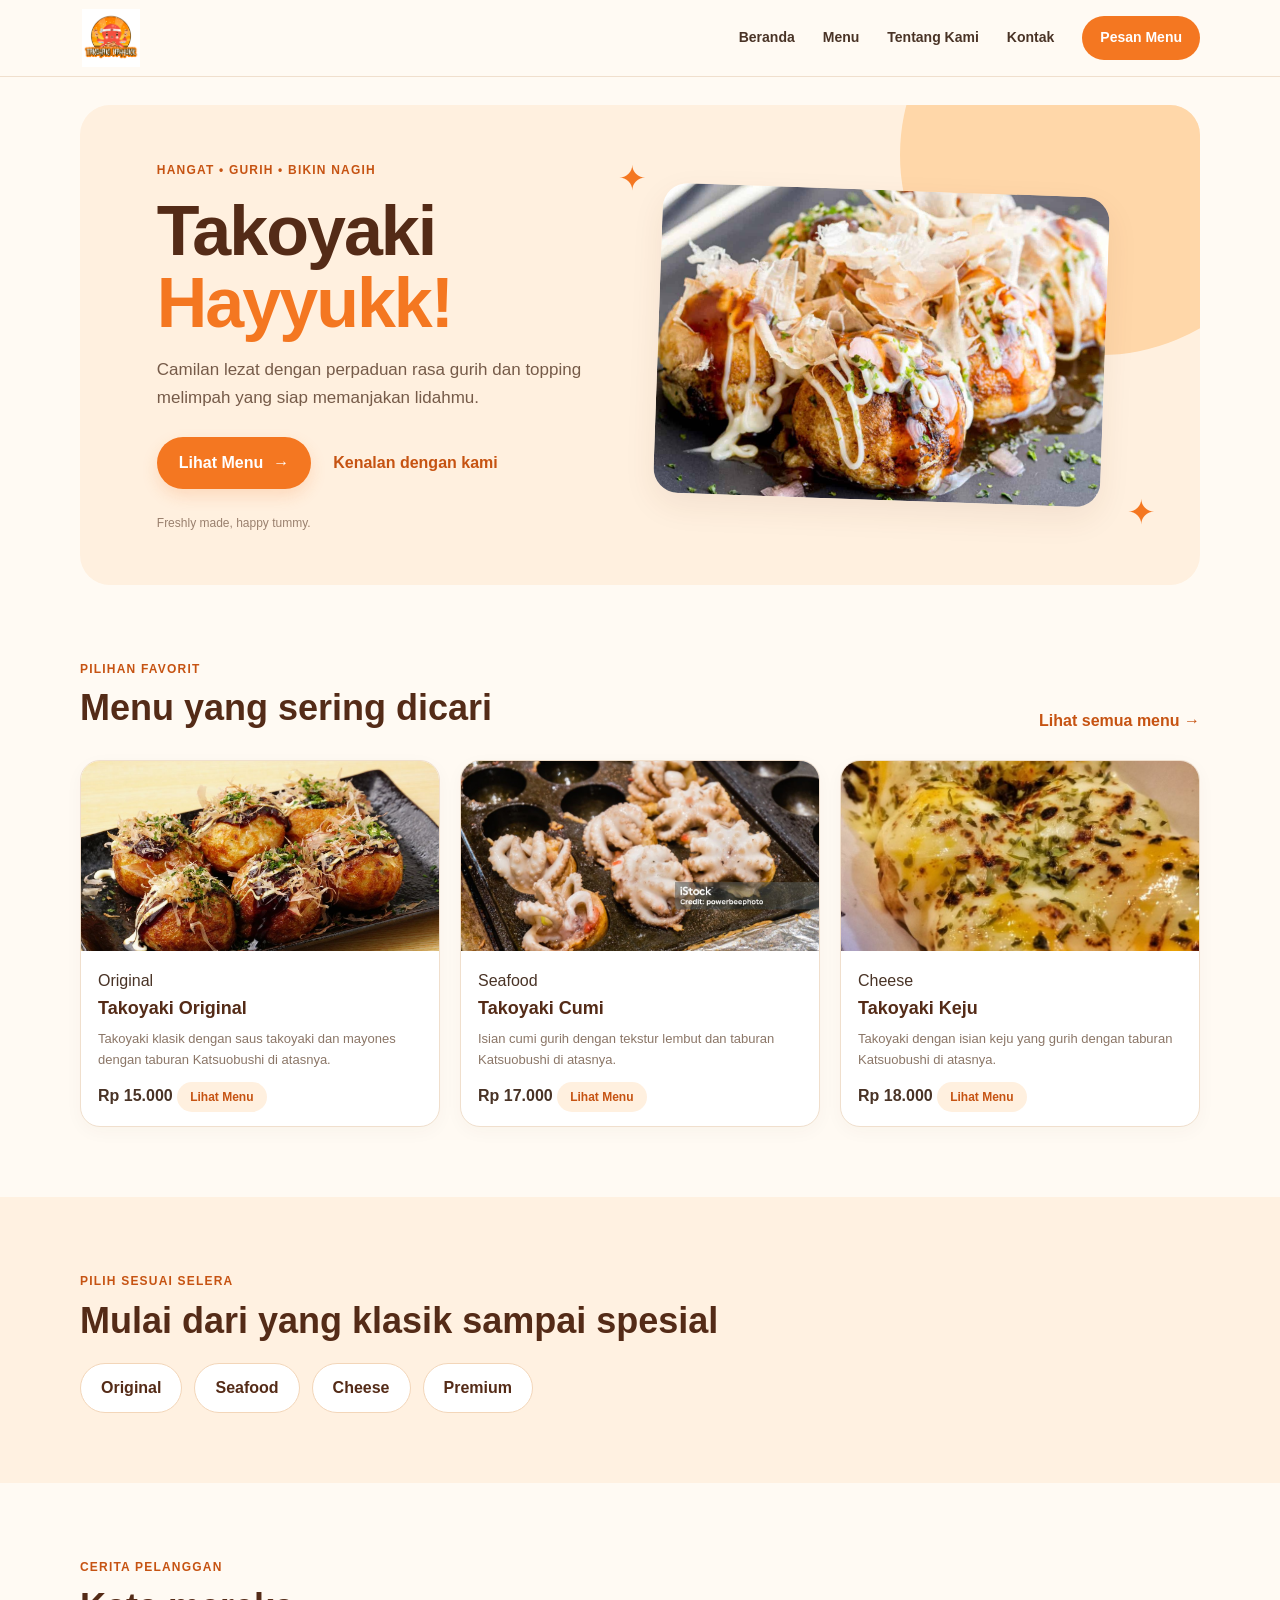
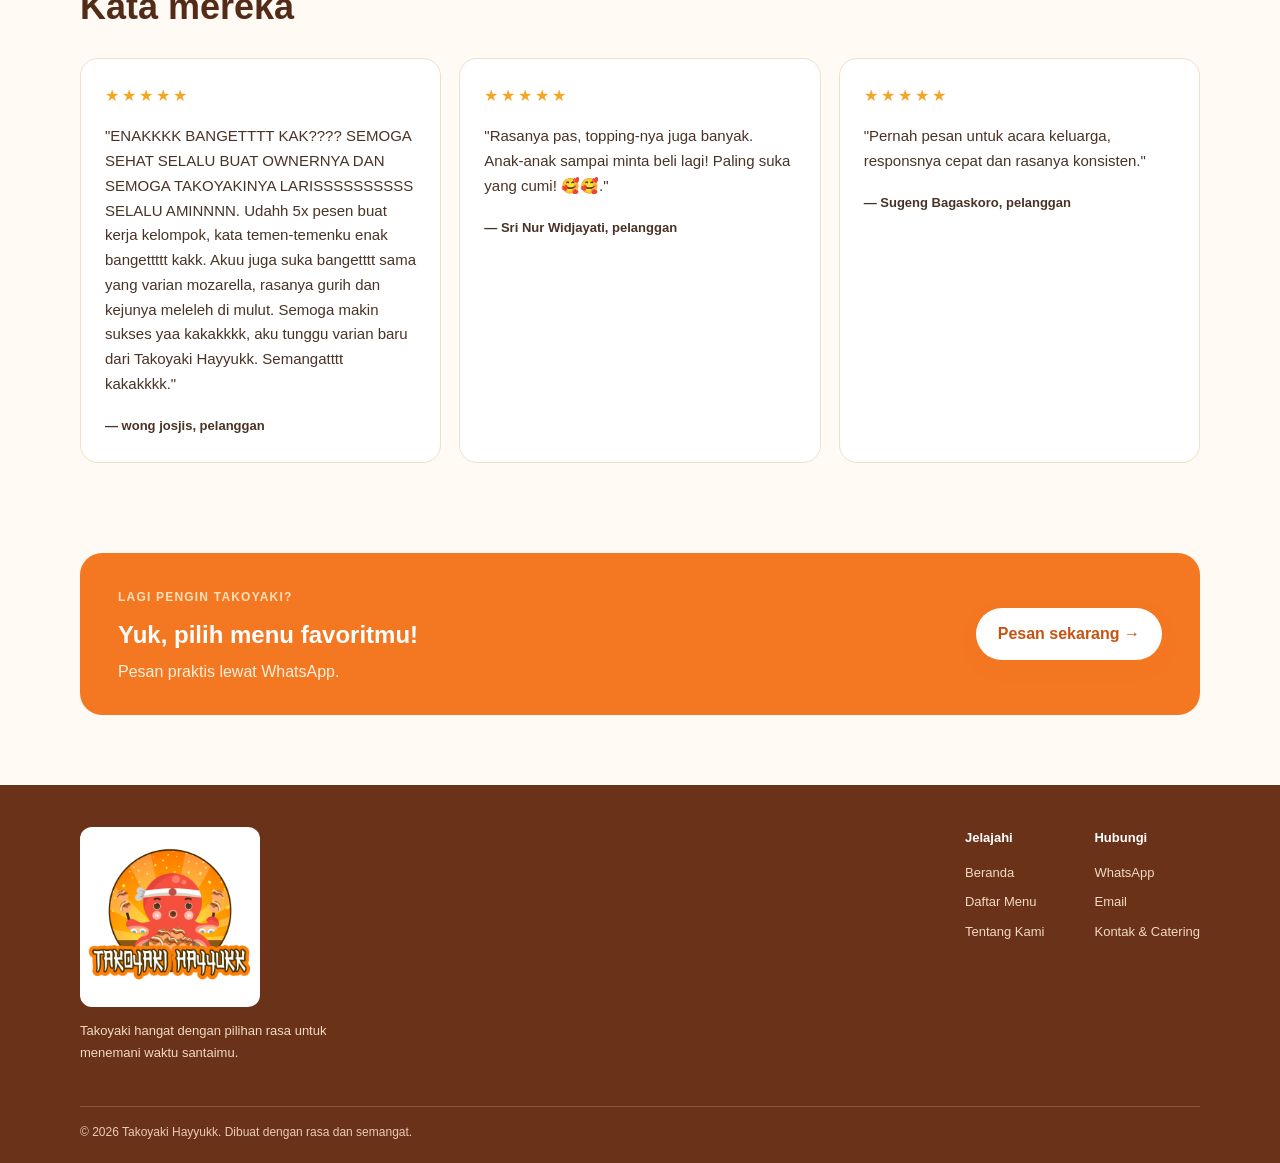
==== commit a560ddae: "update index.html terbaru" ====
--- a/index.html
+++ b/index.html
@@ -7,7 +7,7 @@
 
     <meta name="description" content="Takoyaki Hayyukk - Takoyaki hangat dengan banyak pilihan rasa.">
 
-    <title>Takoyaki Hayyukk | Beranda</title>
+    <title>Takoyaki Hayyukk</title>
 
     <link rel="stylesheet" href="style.css">
 
@@ -293,7 +293,8 @@
                         kata temen-temenku enak bangettttt kakk.
                         Akuu juga suka bangetttt sama yang varian mozarella,
                         rasanya gurih dan kejunya meleleh di mulut.
-                        Semoga makin sukses yaa kakakkkk, aku tunggu varian baru dari"
+                        Semoga makin sukses yaa kakakkkk, aku tunggu varian baru dari
+                        Takoyaki Hayyukk. Semangatttt kakakkkk."
                     </p>
 
                     <b>— wong josjis, pelanggan</b>
